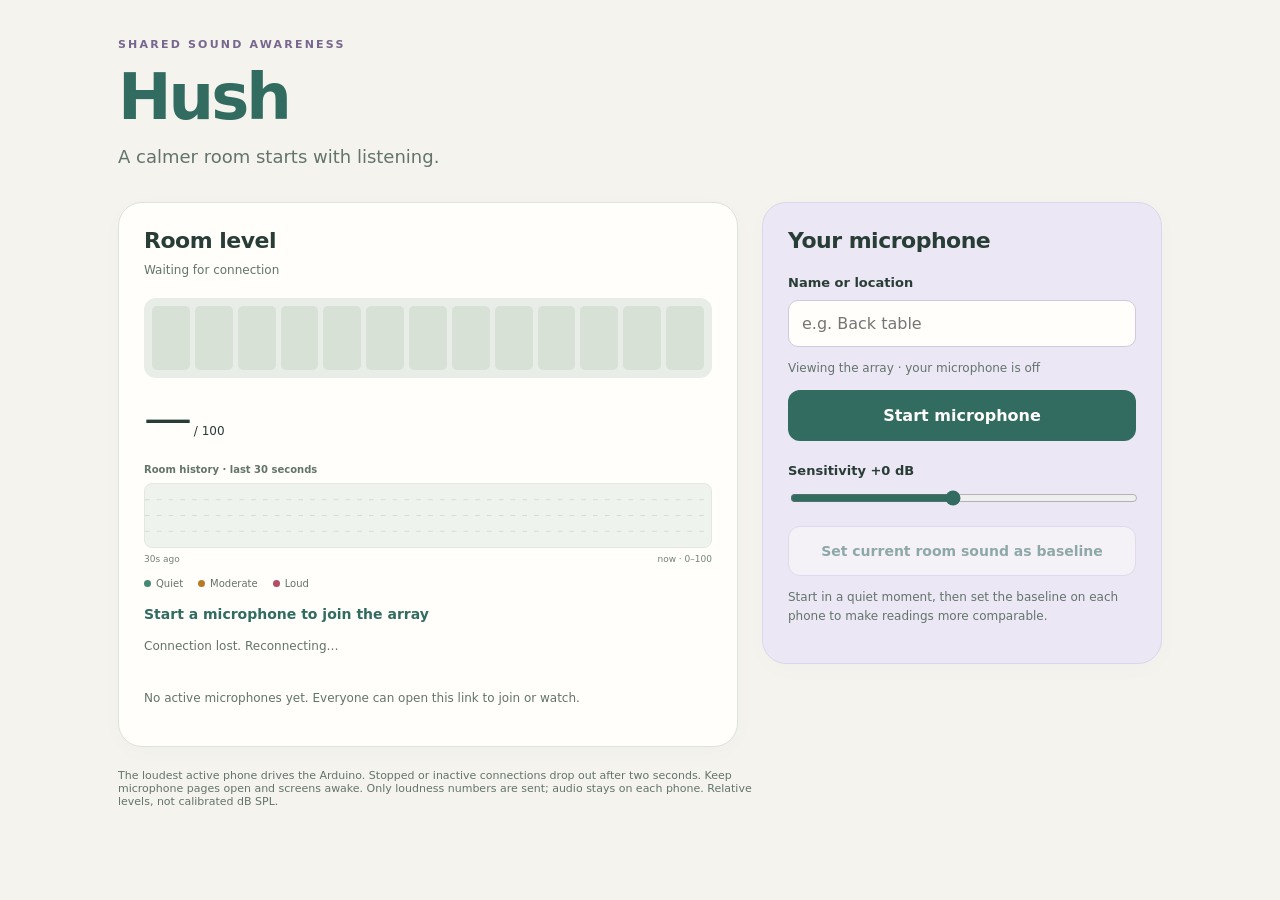
==== assets/index.html @ 0719920b "Build Hush shared microphone dashboard and UNO Q runtime" ====
<!doctype html><html lang="en"><meta charset="utf-8"><meta name="viewport" content="width=device-width,initial-scale=1"><title>Hush · Shared sound awareness</title>
<meta name="theme-color" content="#f5f3ed"><link rel="stylesheet" href="hush.css?v=1"><header><div class="tag">Shared sound awareness</div><h1>Hush</h1><p>A calmer room starts with listening.</p></header><main class="layout">
<div class="card"><h2>Room level</h2><p id="arrayCount">Connecting…</p><div id="loud" hidden>HUSH</div><div class="meter" id="meter"></div><div id="readingWrap"><span id="reading">—</span><span class="small"> / 100</span></div><div id="roomHistory"></div><div class="legend" aria-label="Sound level colors"><span><i></i>Quiet</span><span><i class="moderate"></i>Moderate</span><span><i class="loud"></i>Loud</span></div><p id="location">Start a microphone to join the array</p><p id="status">Connecting to the board…</p><div id="sources"></div><p id="empty" class="small">No active microphones yet. Everyone can open this link to join or watch.</p></div>
<div class="card mic-card"><h2>Your microphone</h2><label for="micName">Name or location</label><input id="micName" type="text" maxlength="32" placeholder="e.g. Back table" autocomplete="off"><p id="myLevel" class="small">Your microphone is off</p><button id="start">Start microphone</button><p id="micError" class="small" role="alert" hidden></p><label for="gain">Sensitivity <span id="gainLabel">+0 dB</span></label><input id="gain" type="range" min="-35" max="40" value="0"><button id="calibrate" class="secondary" disabled>Set current room sound as baseline</button><p id="calibrationStatus" class="small">Start in a quiet moment, then set the baseline on each phone to make readings more comparable.</p></div>
</main><footer>The loudest active phone drives the Arduino. Stopped or inactive connections drop out after two seconds. Keep microphone pages open and screens awake. Only loudness numbers are sent; audio stays on each phone. Relative levels, not calibrated dB SPL.</footer><script src="libs/socket.io.min.js"></script><script src="app.js?v=hush-fast-1"></script></html>
---- assets/hush.css ----
:root{color-scheme:light;--page:#f5f3ed;--surface:#fffefa;--ink:#293d37;--muted:#62746c;--primary:#326b60;--quiet:#468873;--moderate:#b77a25;--loud:#b64c65;--lavender:#ece7f4;--line:#dce3da;--chart-grid:#d3ddd5;font-family:'Avenir Next','Trebuchet MS',system-ui,sans-serif;background:var(--page);color:var(--ink)}
*{box-sizing:border-box}body{max-width:1100px;margin:auto;padding:38px 28px}header{margin:0 0 30px}.tag{color:#77668f;font-size:11px;font-weight:700;letter-spacing:2.2px;text-transform:uppercase}h1{font-size:64px;font-weight:750;letter-spacing:-3px;line-height:1;margin:14px 0;color:var(--primary)}header p{font-size:18px;margin:0}h2{font-size:22px;letter-spacing:-.5px;margin:0 0 8px}p{color:var(--muted);line-height:1.6}.layout{display:grid;grid-template-columns:minmax(0,1.55fr) minmax(280px,1fr);align-items:start;gap:24px}.card{background:var(--surface);border:1px solid var(--line);border-radius:24px;padding:25px;box-shadow:0 5px 24px #293d3705;min-width:0}.mic-card{background:var(--lavender);border-color:#ded5ec;position:sticky;top:24px}.meter{display:flex;gap:5px;height:80px;background:#e8eee7;border-radius:12px;padding:8px}.seg{flex:1;background:#d7e1d6;border-radius:5px}.on{background:var(--quiet)}.on.hot{background:var(--moderate)}button{border:0;border-radius:12px;background:var(--primary);color:#fffefa;font-weight:700;font-family:inherit;font-size:16px;padding:16px;width:100%;cursor:pointer;min-height:48px}button:hover{background:#28594f}button:focus-visible,input:focus-visible{outline:3px solid #9b87bc;outline-offset:3px}button:disabled{opacity:.5;cursor:default}button.secondary{background:#fffefa;color:var(--primary);border:1px solid #d5cbe5;margin-top:16px;font-size:14px;font-weight:600}input{width:100%;accent-color:var(--primary)}input[type=text]{background:#fffefa;border:1px solid #d2c8df;border-radius:10px;padding:13px;color:var(--ink);font:inherit;min-width:0}#status{min-height:40px;font-size:12px;margin-bottom:0}#reading{font-size:48px;letter-spacing:-2px;font-variant-numeric:tabular-nums}#readingWrap{margin:12px 0 18px}.small{font-size:12px}label{display:block;margin:22px 0 10px;font-size:13px;font-weight:600}[hidden]{display:none!important}#loud{font-size:clamp(64px,12vw,100px);font-weight:900;letter-spacing:1px;color:var(--loud);text-align:center}#location{color:var(--primary);font-size:14px;font-weight:600;overflow-wrap:anywhere;margin-bottom:4px}#arrayCount{font-size:12px;margin:0 0 18px}.source{display:grid;grid-template-columns:1fr 40px;gap:8px;padding:18px 0;border-top:1px solid var(--line);margin-top:14px}.source span{overflow-wrap:anywhere;font-size:14px}.source b{text-align:right;font-size:14px;font-variant-numeric:tabular-nums}.source.leading span{color:var(--primary);font-weight:700}.track{grid-column:1/-1;background:#e4ebe2;border-radius:4px;height:5px;overflow:hidden}.fill{height:100%;background:var(--quiet);transition:width .1s linear}.hint{padding:10px 0;margin:0}.history{grid-column:1/-1;min-width:0;margin:10px 0 2px}.history-caption{font-size:10px;font-weight:600;color:var(--muted);margin-bottom:8px}.history svg{display:block;width:100%;height:65px;background:#eff3ed;border:1px solid #e3e9df;border-radius:8px}.history-axis{display:flex;justify-content:space-between;font-size:9px;color:#718275;margin-top:6px}.source .history{margin-top:4px}.source .history svg{height:48px}.legend{display:flex;flex-wrap:wrap;gap:15px;font-size:10px;color:var(--muted);margin:14px 0 0}.legend span{display:flex;gap:5px;align-items:center}.legend i{height:7px;width:7px;border-radius:50%;background:var(--quiet)}.legend .moderate{background:var(--moderate)}.legend .loud{background:var(--loud)}footer{max-width:650px;margin:22px 0 0;font-size:11px;color:var(--muted)}#micError{color:var(--loud)}
@media(max-width:800px){body{padding:26px 18px}.layout{grid-template-columns:1fr}h1{font-size:54px}.mic-card{position:static}.card{padding:22px}.meter{height:70px}header{margin-bottom:24px}}
@media(prefers-reduced-motion:reduce){.fill{transition:none}}
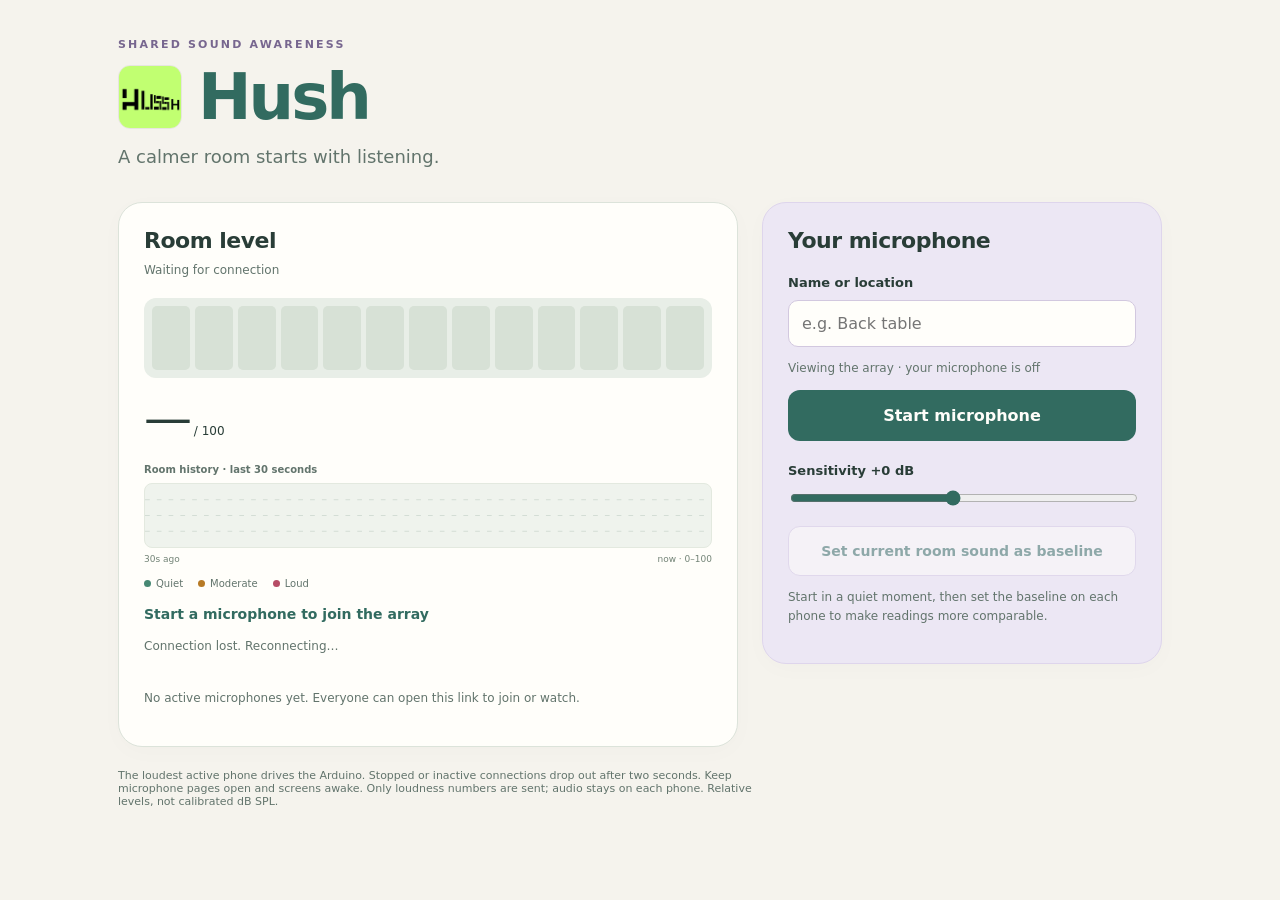
==== commit 846a0892: "feat(branding): add Elijah's matrix-inspired Hush logo to web UI & simulator" ====
--- a/assets/index.html
+++ b/assets/index.html
@@ -1,5 +1,5 @@
 <!doctype html><html lang="en"><meta charset="utf-8"><meta name="viewport" content="width=device-width,initial-scale=1"><title>Hush · Shared sound awareness</title>
-<meta name="theme-color" content="#f5f3ed"><link rel="stylesheet" href="hush.css?v=1"><header><div class="tag">Shared sound awareness</div><h1>Hush</h1><p>A calmer room starts with listening.</p></header><main class="layout">
+<meta name="theme-color" content="#f5f3ed"><link rel="stylesheet" href="hush.css?v=1"><header><div class="tag">Shared sound awareness</div><div style="display:flex;align-items:center;gap:16px"><img src="hush-logo.webp" alt="Hush Logo" style="width:64px;height:64px;border-radius:12px;object-fit:cover;border:1px solid rgba(0,0,0,0.06)" width="64" height="64"><h1>Hush</h1></div><p>A calmer room starts with listening.</p></header><main class="layout">
 <div class="card"><h2>Room level</h2><p id="arrayCount">Connecting…</p><div id="loud" hidden>HUSH</div><div class="meter" id="meter"></div><div id="readingWrap"><span id="reading">—</span><span class="small"> / 100</span></div><div id="roomHistory"></div><div class="legend" aria-label="Sound level colors"><span><i></i>Quiet</span><span><i class="moderate"></i>Moderate</span><span><i class="loud"></i>Loud</span></div><p id="location">Start a microphone to join the array</p><p id="status">Connecting to the board…</p><div id="sources"></div><p id="empty" class="small">No active microphones yet. Everyone can open this link to join or watch.</p></div>
 <div class="card mic-card"><h2>Your microphone</h2><label for="micName">Name or location</label><input id="micName" type="text" maxlength="32" placeholder="e.g. Back table" autocomplete="off"><p id="myLevel" class="small">Your microphone is off</p><button id="start">Start microphone</button><p id="micError" class="small" role="alert" hidden></p><label for="gain">Sensitivity <span id="gainLabel">+0 dB</span></label><input id="gain" type="range" min="-35" max="40" value="0"><button id="calibrate" class="secondary" disabled>Set current room sound as baseline</button><p id="calibrationStatus" class="small">Start in a quiet moment, then set the baseline on each phone to make readings more comparable.</p></div>
 </main><footer>The loudest active phone drives the Arduino. Stopped or inactive connections drop out after two seconds. Keep microphone pages open and screens awake. Only loudness numbers are sent; audio stays on each phone. Relative levels, not calibrated dB SPL.</footer><script src="libs/socket.io.min.js"></script><script src="app.js?v=hush-fast-1"></script></html>
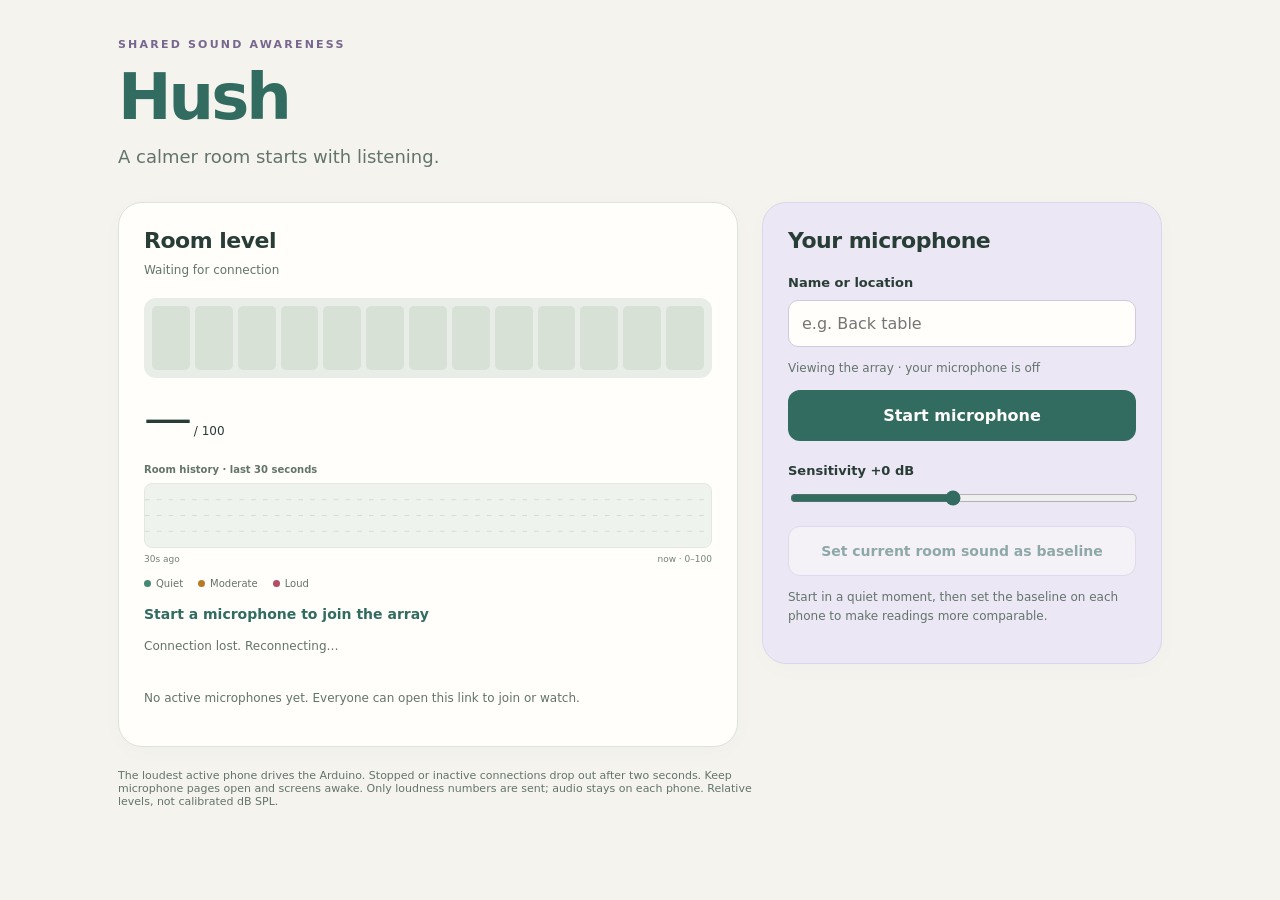
==== commit ac842870: "style: restore Elijah's clean, original minimal UX/UI across index.html" ====
--- a/assets/index.html
+++ b/assets/index.html
@@ -1,5 +1,5 @@
 <!doctype html><html lang="en"><meta charset="utf-8"><meta name="viewport" content="width=device-width,initial-scale=1"><title>Hush · Shared sound awareness</title>
-<meta name="theme-color" content="#f5f3ed"><link rel="stylesheet" href="hush.css?v=1"><header><div class="tag">Shared sound awareness</div><div style="display:flex;align-items:center;gap:16px"><img src="hush-logo.webp" alt="Hush Logo" style="width:64px;height:64px;border-radius:12px;object-fit:cover;border:1px solid rgba(0,0,0,0.06)" width="64" height="64"><h1>Hush</h1></div><p>A calmer room starts with listening.</p></header><main class="layout">
+<meta name="theme-color" content="#f5f3ed"><link rel="stylesheet" href="hush.css?v=1"><header><div class="tag">Shared sound awareness</div><h1>Hush</h1><p>A calmer room starts with listening.</p></header><main class="layout">
 <div class="card"><h2>Room level</h2><p id="arrayCount">Connecting…</p><div id="loud" hidden>HUSH</div><div class="meter" id="meter"></div><div id="readingWrap"><span id="reading">—</span><span class="small"> / 100</span></div><div id="roomHistory"></div><div class="legend" aria-label="Sound level colors"><span><i></i>Quiet</span><span><i class="moderate"></i>Moderate</span><span><i class="loud"></i>Loud</span></div><p id="location">Start a microphone to join the array</p><p id="status">Connecting to the board…</p><div id="sources"></div><p id="empty" class="small">No active microphones yet. Everyone can open this link to join or watch.</p></div>
 <div class="card mic-card"><h2>Your microphone</h2><label for="micName">Name or location</label><input id="micName" type="text" maxlength="32" placeholder="e.g. Back table" autocomplete="off"><p id="myLevel" class="small">Your microphone is off</p><button id="start">Start microphone</button><p id="micError" class="small" role="alert" hidden></p><label for="gain">Sensitivity <span id="gainLabel">+0 dB</span></label><input id="gain" type="range" min="-35" max="40" value="0"><button id="calibrate" class="secondary" disabled>Set current room sound as baseline</button><p id="calibrationStatus" class="small">Start in a quiet moment, then set the baseline on each phone to make readings more comparable.</p></div>
 </main><footer>The loudest active phone drives the Arduino. Stopped or inactive connections drop out after two seconds. Keep microphone pages open and screens awake. Only loudness numbers are sent; audio stays on each phone. Relative levels, not calibrated dB SPL.</footer><script src="libs/socket.io.min.js"></script><script src="app.js?v=hush-fast-1"></script></html>
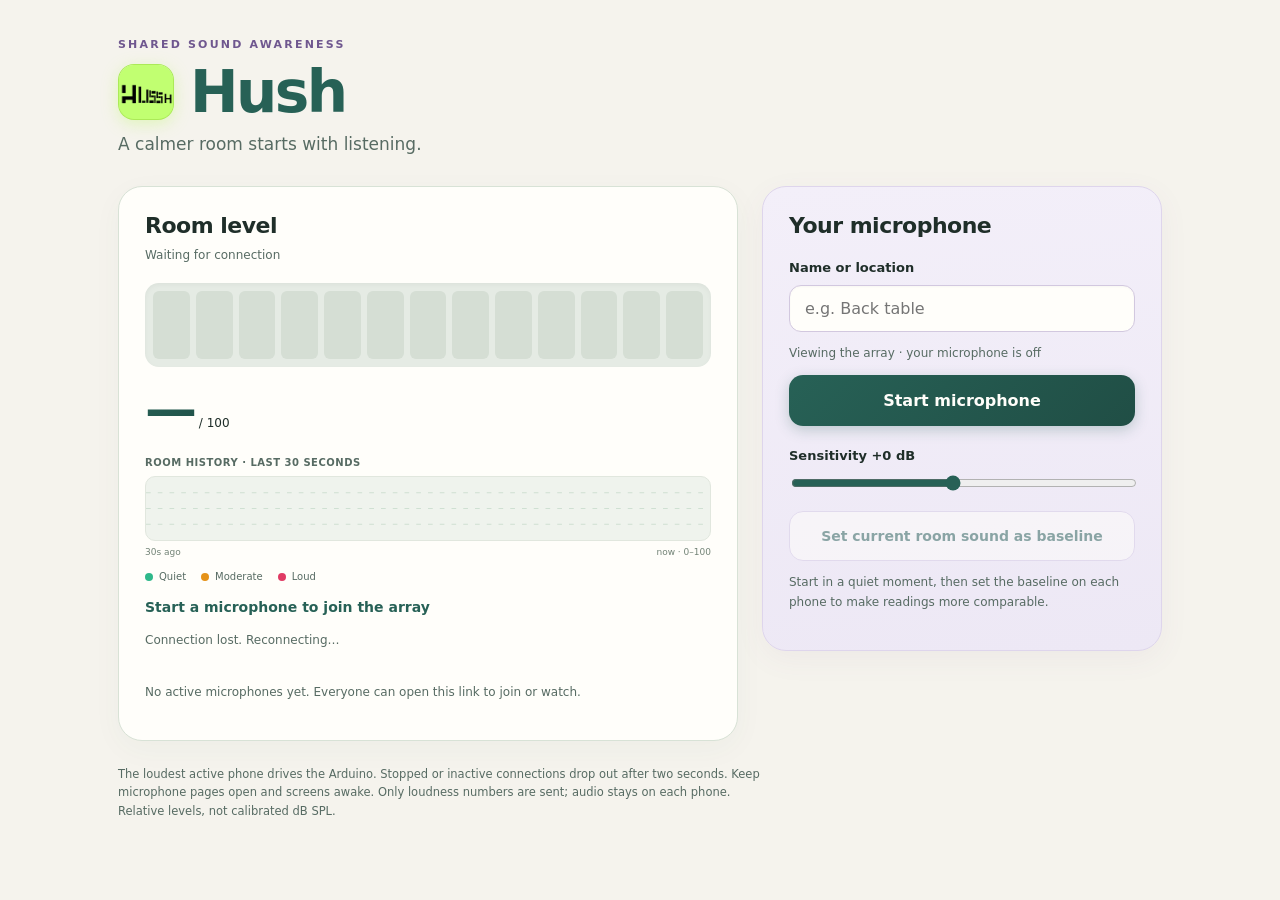
==== commit 5333544d: "style: apply Option 3 design with vibrant electric gradients and logo app squircle" ====
--- a/assets/index.html
+++ b/assets/index.html
@@ -1,5 +1,5 @@
 <!doctype html><html lang="en"><meta charset="utf-8"><meta name="viewport" content="width=device-width,initial-scale=1"><title>Hush · Shared sound awareness</title>
-<meta name="theme-color" content="#f5f3ed"><link rel="stylesheet" href="hush.css?v=1"><header><div class="tag">Shared sound awareness</div><h1>Hush</h1><p>A calmer room starts with listening.</p></header><main class="layout">
-<div class="card"><h2>Room level</h2><p id="arrayCount">Connecting…</p><div id="loud" hidden>HUSH</div><div class="meter" id="meter"></div><div id="readingWrap"><span id="reading">—</span><span class="small"> / 100</span></div><div id="roomHistory"></div><div class="legend" aria-label="Sound level colors"><span><i></i>Quiet</span><span><i class="moderate"></i>Moderate</span><span><i class="loud"></i>Loud</span></div><p id="location">Start a microphone to join the array</p><p id="status">Connecting to the board…</p><div id="sources"></div><p id="empty" class="small">No active microphones yet. Everyone can open this link to join or watch.</p></div>
-<div class="card mic-card"><h2>Your microphone</h2><label for="micName">Name or location</label><input id="micName" type="text" maxlength="32" placeholder="e.g. Back table" autocomplete="off"><p id="myLevel" class="small">Your microphone is off</p><button id="start">Start microphone</button><p id="micError" class="small" role="alert" hidden></p><label for="gain">Sensitivity <span id="gainLabel">+0 dB</span></label><input id="gain" type="range" min="-35" max="40" value="0"><button id="calibrate" class="secondary" disabled>Set current room sound as baseline</button><p id="calibrationStatus" class="small">Start in a quiet moment, then set the baseline on each phone to make readings more comparable.</p></div>
-</main><footer>The loudest active phone drives the Arduino. Stopped or inactive connections drop out after two seconds. Keep microphone pages open and screens awake. Only loudness numbers are sent; audio stays on each phone. Relative levels, not calibrated dB SPL.</footer><script src="libs/socket.io.min.js"></script><script src="app.js?v=hush-fast-1"></script></html>
+<meta name="theme-color" content="#f5f3ed"><link rel="stylesheet" href="hush.css?v=2"><a href="#start" class="skip-link">Skip to microphone controls</a><header><div class="tag">Shared sound awareness</div><div class="brand-lockup"><div class="brand-pill"><img src="hush-logo.webp" alt="Hush logo icon" width="56" height="56"></div><h1>Hush</h1></div><p>A calmer room starts with listening.</p></header><main class="layout">
+<div class="card"><h2>Room level</h2><p id="arrayCount" aria-live="polite">Connecting…</p><div id="loud" role="alert" aria-live="assertive" hidden>HUSH</div><div class="meter" id="meter" role="meter" aria-label="Room sound level" aria-valuemin="0" aria-valuemax="100" aria-valuenow="0"></div><div id="readingWrap"><span id="reading">—</span><span class="small"> / 100</span></div><div id="roomHistory"></div><div class="legend" aria-label="Sound level colors"><span><i></i>Quiet</span><span><i class="moderate"></i>Moderate</span><span><i class="loud"></i>Loud</span></div><p id="location">Start a microphone to join the array</p><p id="status" aria-live="polite">Connecting to the board…</p><div id="sources"></div><p id="empty" class="small">No active microphones yet. Everyone can open this link to join or watch.</p></div>
+<div class="card mic-card"><h2>Your microphone</h2><label for="micName">Name or location</label><input id="micName" type="text" maxlength="32" placeholder="e.g. Back table" autocomplete="off"><p id="myLevel" class="small" aria-live="polite">Your microphone is off</p><button id="start" aria-pressed="false">Start microphone</button><p id="micError" class="small" role="alert" hidden></p><label for="gain">Sensitivity <span id="gainLabel">+0 dB</span></label><input id="gain" type="range" min="-35" max="40" value="0" aria-label="Sensitivity in decibels" aria-valuetext="+0 dB"><button id="calibrate" class="secondary" disabled>Set current room sound as baseline</button><p id="calibrationStatus" class="small">Start in a quiet moment, then set the baseline on each phone to make readings more comparable.</p></div>
+</main><footer>The loudest active phone drives the Arduino. Stopped or inactive connections drop out after two seconds. Keep microphone pages open and screens awake. Only loudness numbers are sent; audio stays on each phone. Relative levels, not calibrated dB SPL.</footer><script src="libs/socket.io.min.js"></script><script src="app.js?v=hush-fast-2"></script></html>
--- a/assets/hush.css
+++ b/assets/hush.css
@@ -1,4 +1,252 @@
-:root{color-scheme:light;--page:#f5f3ed;--surface:#fffefa;--ink:#293d37;--muted:#62746c;--primary:#326b60;--quiet:#468873;--moderate:#b77a25;--loud:#b64c65;--lavender:#ece7f4;--line:#dce3da;--chart-grid:#d3ddd5;font-family:'Avenir Next','Trebuchet MS',system-ui,sans-serif;background:var(--page);color:var(--ink)}
-*{box-sizing:border-box}body{max-width:1100px;margin:auto;padding:38px 28px}header{margin:0 0 30px}.tag{color:#77668f;font-size:11px;font-weight:700;letter-spacing:2.2px;text-transform:uppercase}h1{font-size:64px;font-weight:750;letter-spacing:-3px;line-height:1;margin:14px 0;color:var(--primary)}header p{font-size:18px;margin:0}h2{font-size:22px;letter-spacing:-.5px;margin:0 0 8px}p{color:var(--muted);line-height:1.6}.layout{display:grid;grid-template-columns:minmax(0,1.55fr) minmax(280px,1fr);align-items:start;gap:24px}.card{background:var(--surface);border:1px solid var(--line);border-radius:24px;padding:25px;box-shadow:0 5px 24px #293d3705;min-width:0}.mic-card{background:var(--lavender);border-color:#ded5ec;position:sticky;top:24px}.meter{display:flex;gap:5px;height:80px;background:#e8eee7;border-radius:12px;padding:8px}.seg{flex:1;background:#d7e1d6;border-radius:5px}.on{background:var(--quiet)}.on.hot{background:var(--moderate)}button{border:0;border-radius:12px;background:var(--primary);color:#fffefa;font-weight:700;font-family:inherit;font-size:16px;padding:16px;width:100%;cursor:pointer;min-height:48px}button:hover{background:#28594f}button:focus-visible,input:focus-visible{outline:3px solid #9b87bc;outline-offset:3px}button:disabled{opacity:.5;cursor:default}button.secondary{background:#fffefa;color:var(--primary);border:1px solid #d5cbe5;margin-top:16px;font-size:14px;font-weight:600}input{width:100%;accent-color:var(--primary)}input[type=text]{background:#fffefa;border:1px solid #d2c8df;border-radius:10px;padding:13px;color:var(--ink);font:inherit;min-width:0}#status{min-height:40px;font-size:12px;margin-bottom:0}#reading{font-size:48px;letter-spacing:-2px;font-variant-numeric:tabular-nums}#readingWrap{margin:12px 0 18px}.small{font-size:12px}label{display:block;margin:22px 0 10px;font-size:13px;font-weight:600}[hidden]{display:none!important}#loud{font-size:clamp(64px,12vw,100px);font-weight:900;letter-spacing:1px;color:var(--loud);text-align:center}#location{color:var(--primary);font-size:14px;font-weight:600;overflow-wrap:anywhere;margin-bottom:4px}#arrayCount{font-size:12px;margin:0 0 18px}.source{display:grid;grid-template-columns:1fr 40px;gap:8px;padding:18px 0;border-top:1px solid var(--line);margin-top:14px}.source span{overflow-wrap:anywhere;font-size:14px}.source b{text-align:right;font-size:14px;font-variant-numeric:tabular-nums}.source.leading span{color:var(--primary);font-weight:700}.track{grid-column:1/-1;background:#e4ebe2;border-radius:4px;height:5px;overflow:hidden}.fill{height:100%;background:var(--quiet);transition:width .1s linear}.hint{padding:10px 0;margin:0}.history{grid-column:1/-1;min-width:0;margin:10px 0 2px}.history-caption{font-size:10px;font-weight:600;color:var(--muted);margin-bottom:8px}.history svg{display:block;width:100%;height:65px;background:#eff3ed;border:1px solid #e3e9df;border-radius:8px}.history-axis{display:flex;justify-content:space-between;font-size:9px;color:#718275;margin-top:6px}.source .history{margin-top:4px}.source .history svg{height:48px}.legend{display:flex;flex-wrap:wrap;gap:15px;font-size:10px;color:var(--muted);margin:14px 0 0}.legend span{display:flex;gap:5px;align-items:center}.legend i{height:7px;width:7px;border-radius:50%;background:var(--quiet)}.legend .moderate{background:var(--moderate)}.legend .loud{background:var(--loud)}footer{max-width:650px;margin:22px 0 0;font-size:11px;color:var(--muted)}#micError{color:var(--loud)}
-@media(max-width:800px){body{padding:26px 18px}.layout{grid-template-columns:1fr}h1{font-size:54px}.mic-card{position:static}.card{padding:22px}.meter{height:70px}header{margin-bottom:24px}}
-@media(prefers-reduced-motion:reduce){.fill{transition:none}}
+:root{
+  color-scheme:light;
+  --page:#f5f3ed;
+  --surface:#fffefa;
+  --ink:#1f2e29;
+  --muted:#576b63;
+  --primary:#276156;
+  --primary-glow:#3cb397;
+  --quiet:#2eb88a;
+  --moderate:#e59218;
+  --loud:#e03b64;
+  --lavender:#ede8f5;
+  --line:#d8e2d6;
+  --chart-grid:#cfe0d2;
+  font-family:'Avenir Next','Trebuchet MS',system-ui,sans-serif;
+  background:var(--page);
+  color:var(--ink)
+}
+.skip-link{
+  position:absolute;
+  top:-60px;
+  left:20px;
+  background:var(--primary);
+  color:#fffefa;
+  padding:12px 18px;
+  border-radius:10px;
+  font-size:14px;
+  font-weight:700;
+  text-decoration:none;
+  z-index:999;
+  transition:top .2s ease
+}
+.skip-link:focus{top:16px;outline:3px solid #9b87bc}
+*{box-sizing:border-box}
+body{max-width:1100px;margin:auto;padding:38px 28px}
+header{margin:0 0 28px}
+.brand-lockup{
+  display:inline-flex;
+  align-items:center;
+  gap:16px;
+  margin:12px 0 10px;
+}
+.brand-pill{
+  display:inline-flex;
+  align-items:center;
+  justify-content:center;
+  width:56px;
+  height:56px;
+  border-radius:16px;
+  background:#b6f95c;
+  box-shadow:0 4px 16px rgba(182,249,92,.35),inset 0 1px 1px rgba(255,255,255,.8);
+  border:1px solid rgba(0,0,0,.06);
+  flex-shrink:0;
+  overflow:hidden;
+}
+.brand-pill img{
+  width:100%;
+  height:100%;
+  object-fit:cover;
+  display:block;
+}
+.tag{
+  color:#6f578f;
+  font-size:11px;
+  font-weight:700;
+  letter-spacing:2.2px;
+  text-transform:uppercase
+}
+h1{
+  font-size:58px;
+  font-weight:800;
+  letter-spacing:-2.5px;
+  line-height:1;
+  margin:0;
+  color:var(--primary)
+}
+header p{font-size:17px;margin:0}
+h2{font-size:22px;letter-spacing:-.5px;margin:0 0 8px}
+p{color:var(--muted);line-height:1.6}
+.layout{display:grid;grid-template-columns:minmax(0,1.55fr) minmax(280px,1fr);align-items:start;gap:24px}
+.card{
+  background:var(--surface);
+  border:1px solid var(--line);
+  border-radius:24px;
+  padding:26px;
+  box-shadow:0 8px 30px rgba(39,97,86,.04);
+  min-width:0
+}
+.mic-card{
+  background:linear-gradient(175deg, #f3eff9 0%, var(--lavender) 100%);
+  border-color:#ded5ec;
+  position:sticky;
+  top:24px;
+  box-shadow:0 8px 30px rgba(111,87,143,.06);
+}
+.meter{
+  display:flex;
+  gap:6px;
+  height:84px;
+  background:#e5ebe4;
+  border-radius:14px;
+  padding:8px;
+  box-shadow:inset 0 2px 5px rgba(0,0,0,.04);
+}
+.seg{
+  flex:1;
+  background:#d5ded4;
+  border-radius:6px;
+  transition:background .08s ease, transform .08s ease, box-shadow .08s ease;
+}
+.on{
+  background:linear-gradient(180deg, #42d19f 0%, var(--quiet) 100%);
+  box-shadow:0 0 8px rgba(46,184,138,.35);
+}
+.on.hot{
+  background:linear-gradient(180deg, #ffb338 0%, var(--moderate) 100%);
+  box-shadow:0 0 10px rgba(229,146,24,.4);
+}
+.seg:nth-child(n+11).on{
+  background:linear-gradient(180deg, #ff5c85 0%, var(--loud) 100%);
+  box-shadow:0 0 12px rgba(224,59,100,.5);
+}
+button{
+  border:0;
+  border-radius:14px;
+  background:linear-gradient(135deg, var(--primary) 0%, #204e45 100%);
+  color:#fffefa;
+  font-weight:700;
+  font-family:inherit;
+  font-size:16px;
+  padding:16px;
+  width:100%;
+  cursor:pointer;
+  min-height:50px;
+  box-shadow:0 4px 14px rgba(39,97,86,.25);
+  transition:transform .1s ease, box-shadow .15s ease, background .15s ease;
+}
+button:hover{
+  background:linear-gradient(135deg, #2e6f63 0%, #25594f 100%);
+  box-shadow:0 6px 18px rgba(39,97,86,.32);
+}
+button:active{transform:scale(.985)}
+button:focus-visible,input:focus-visible{outline:3px solid #9b87bc;outline-offset:3px}
+button:disabled{opacity:.5;cursor:default;box-shadow:none}
+button.secondary{
+  background:#fffefa;
+  color:var(--primary);
+  border:1px solid #d5cbe5;
+  margin-top:16px;
+  font-size:14px;
+  font-weight:600;
+  box-shadow:none;
+}
+button.secondary:hover{background:#f9f6fc}
+input{width:100%;accent-color:var(--primary)}
+input[type=text]{
+  background:#fffefa;
+  border:1px solid #d2c8df;
+  border-radius:12px;
+  padding:13px 15px;
+  color:var(--ink);
+  font:inherit;
+  min-width:0;
+  box-shadow:inset 0 1px 2px rgba(0,0,0,.03);
+}
+#status{min-height:40px;font-size:12px;margin-bottom:0}
+#reading{
+  font-size:52px;
+  font-weight:800;
+  letter-spacing:-2px;
+  font-variant-numeric:tabular-nums;
+  background:linear-gradient(135deg, var(--primary) 0%, #1f5047 100%);
+  -webkit-background-clip:text;
+  -webkit-text-fill-color:transparent;
+}
+#readingWrap{margin:12px 0 18px}
+.small{font-size:12px}
+label{display:block;margin:22px 0 10px;font-size:13px;font-weight:600}
+[hidden]{display:none!important}
+#loud{
+  font-size:clamp(64px,12vw,100px);
+  font-weight:900;
+  letter-spacing:1px;
+  color:var(--loud);
+  text-align:center;
+  text-shadow:0 0 24px rgba(224,59,100,.3);
+  animation:hushPulse .6s ease-in-out infinite alternate;
+}
+@keyframes hushPulse{
+  0%{transform:scale(1)}
+  100%{transform:scale(1.04)}
+}
+#location{color:var(--primary);font-size:14px;font-weight:700;overflow-wrap:anywhere;margin-bottom:4px}
+#arrayCount{font-size:12px;margin:0 0 18px}
+.source{
+  display:grid;
+  grid-template-columns:1fr 40px;
+  gap:8px;
+  padding:18px 0;
+  border-top:1px solid var(--line);
+  margin-top:14px
+}
+.source span{overflow-wrap:anywhere;font-size:14px}
+.source b{text-align:right;font-size:14px;font-variant-numeric:tabular-nums}
+.source.leading span{color:var(--primary);font-weight:800}
+.track{
+  grid-column:1/-1;
+  background:#e2ebe0;
+  border-radius:6px;
+  height:7px;
+  overflow:hidden
+}
+.fill{
+  height:100%;
+  background:linear-gradient(90deg, #2eb88a 0%, #ffb338 60%, #e03b64 100%);
+  transition:width .1s linear
+}
+.hint{padding:10px 0;margin:0}
+.history{grid-column:1/-1;min-width:0;margin:10px 0 2px}
+.history-caption{font-size:10px;font-weight:700;color:var(--muted);margin-bottom:8px;letter-spacing:.5px;text-transform:uppercase}
+.history svg{
+  display:block;
+  width:100%;
+  height:65px;
+  background:#eff3ed;
+  border:1px solid #e1e7de;
+  border-radius:10px
+}
+.history-axis{display:flex;justify-content:space-between;font-size:9px;color:#718275;margin-top:6px}
+.source .history{margin-top:4px}
+.source .history svg{height:48px}
+.legend{display:flex;flex-wrap:wrap;gap:15px;font-size:10px;color:var(--muted);margin:14px 0 0}
+.legend span{display:flex;gap:6px;align-items:center}
+.legend i{height:8px;width:8px;border-radius:50%;background:var(--quiet)}
+.legend .moderate{background:var(--moderate)}
+.legend .loud{background:var(--loud)}
+footer{max-width:650px;margin:24px 0 0;font-size:11.5px;color:var(--muted);line-height:1.6}
+#micError{color:var(--loud)}
+@media(max-width:800px){
+  body{padding:26px 18px}
+  .layout{grid-template-columns:1fr}
+  h1{font-size:46px}
+  .brand-pill{width:48px;height:48px;border-radius:13px}
+  .mic-card{position:static}
+  .card{padding:22px}
+  .meter{height:72px}
+  header{margin-bottom:24px}
+}
+@media(prefers-reduced-motion:reduce){
+  .fill{transition:none}
+  #loud{animation:none}
+}
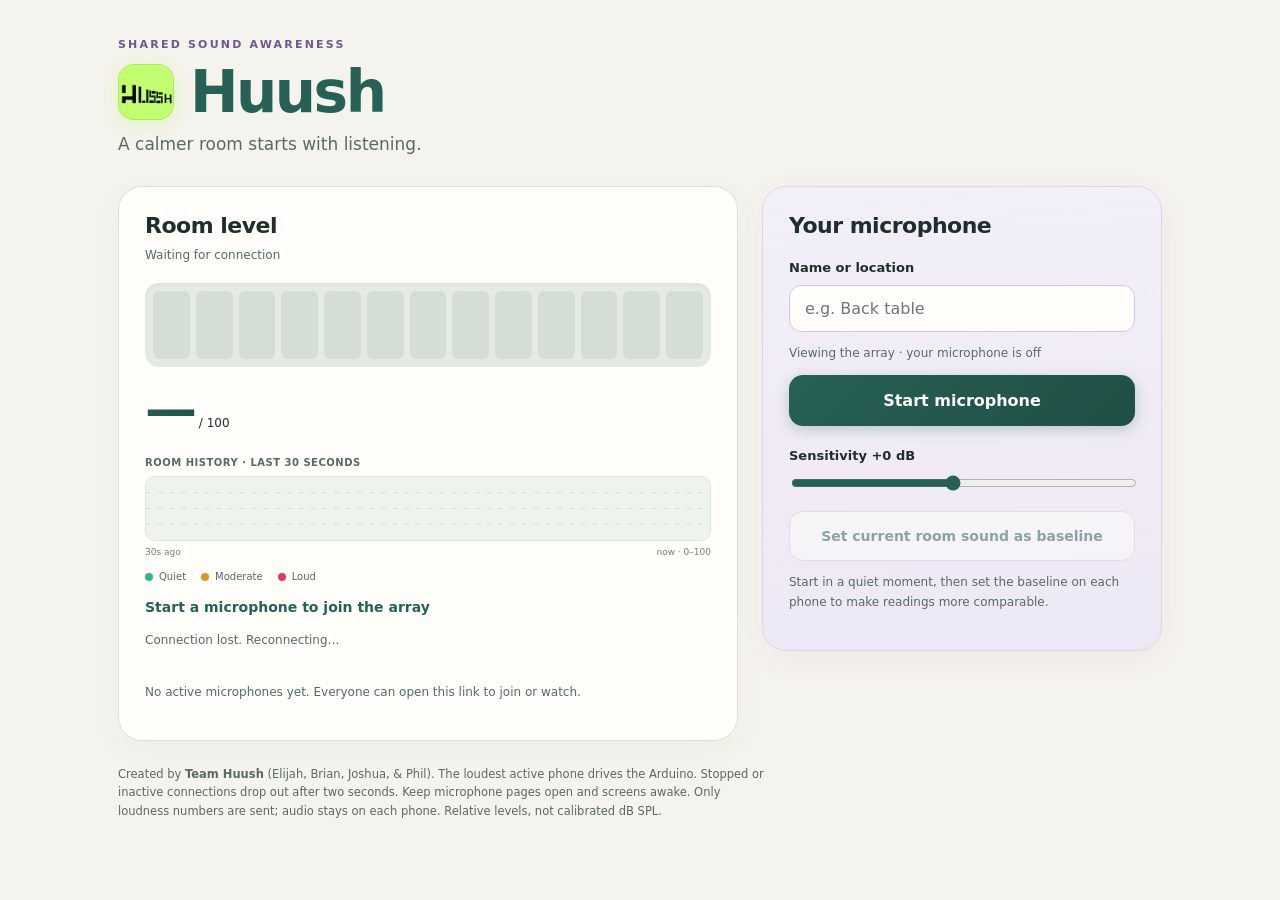
==== commit 475b267b: "brand: update dashboard to Huush and preserve Team Huush credits" ====
--- a/assets/index.html
+++ b/assets/index.html
@@ -1,5 +1,5 @@
-<!doctype html><html lang="en"><meta charset="utf-8"><meta name="viewport" content="width=device-width,initial-scale=1"><title>Hush · Shared sound awareness</title>
-<meta name="theme-color" content="#f5f3ed"><link rel="stylesheet" href="hush.css?v=2"><a href="#start" class="skip-link">Skip to microphone controls</a><header><div class="tag">Shared sound awareness</div><div class="brand-lockup"><div class="brand-pill"><img src="hush-logo.webp" alt="Hush logo icon" width="56" height="56"></div><h1>Hush</h1></div><p>A calmer room starts with listening.</p></header><main class="layout">
+<!doctype html><html lang="en"><meta charset="utf-8"><meta name="viewport" content="width=device-width,initial-scale=1"><title>Huush · Shared sound awareness</title>
+<meta name="theme-color" content="#f5f3ed"><link rel="stylesheet" href="hush.css?v=2"><a href="#start" class="skip-link">Skip to microphone controls</a><header><div class="tag">Shared sound awareness</div><div class="brand-lockup"><div class="brand-pill"><img src="hush-logo.webp" alt="Huush logo icon" width="56" height="56"></div><h1>Huush</h1></div><p>A calmer room starts with listening.</p></header><main class="layout">
 <div class="card"><h2>Room level</h2><p id="arrayCount" aria-live="polite">Connecting…</p><div id="loud" role="alert" aria-live="assertive" hidden>HUSH</div><div class="meter" id="meter" role="meter" aria-label="Room sound level" aria-valuemin="0" aria-valuemax="100" aria-valuenow="0"></div><div id="readingWrap"><span id="reading">—</span><span class="small"> / 100</span></div><div id="roomHistory"></div><div class="legend" aria-label="Sound level colors"><span><i></i>Quiet</span><span><i class="moderate"></i>Moderate</span><span><i class="loud"></i>Loud</span></div><p id="location">Start a microphone to join the array</p><p id="status" aria-live="polite">Connecting to the board…</p><div id="sources"></div><p id="empty" class="small">No active microphones yet. Everyone can open this link to join or watch.</p></div>
 <div class="card mic-card"><h2>Your microphone</h2><label for="micName">Name or location</label><input id="micName" type="text" maxlength="32" placeholder="e.g. Back table" autocomplete="off"><p id="myLevel" class="small" aria-live="polite">Your microphone is off</p><button id="start" aria-pressed="false">Start microphone</button><p id="micError" class="small" role="alert" hidden></p><label for="gain">Sensitivity <span id="gainLabel">+0 dB</span></label><input id="gain" type="range" min="-35" max="40" value="0" aria-label="Sensitivity in decibels" aria-valuetext="+0 dB"><button id="calibrate" class="secondary" disabled>Set current room sound as baseline</button><p id="calibrationStatus" class="small">Start in a quiet moment, then set the baseline on each phone to make readings more comparable.</p></div>
-</main><footer>The loudest active phone drives the Arduino. Stopped or inactive connections drop out after two seconds. Keep microphone pages open and screens awake. Only loudness numbers are sent; audio stays on each phone. Relative levels, not calibrated dB SPL.</footer><script src="libs/socket.io.min.js"></script><script src="app.js?v=hush-fast-2"></script></html>
+</main><footer>Created by <strong>Team Huush</strong> (Elijah, Brian, Joshua, &amp; Phil). The loudest active phone drives the Arduino. Stopped or inactive connections drop out after two seconds. Keep microphone pages open and screens awake. Only loudness numbers are sent; audio stays on each phone. Relative levels, not calibrated dB SPL.</footer><script src="libs/socket.io.min.js"></script><script src="app.js?v=hush-fast-2"></script></html>
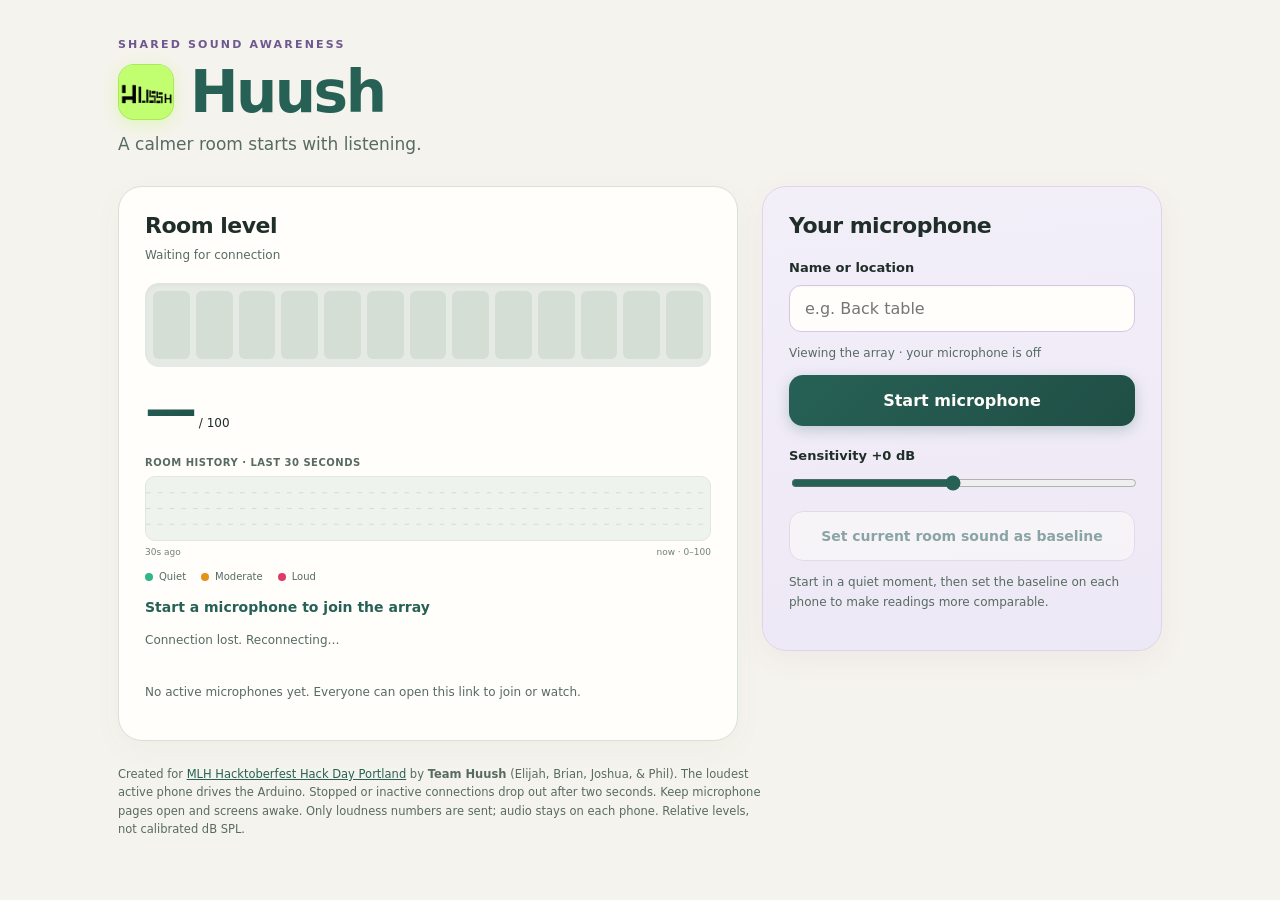
==== commit 4f9237bd: "feat(do): add DigitalOcean app spec, Gradient AI moderator, and MLH Hack Day documentation" ====
--- a/assets/index.html
+++ b/assets/index.html
@@ -2,4 +2,4 @@
 <meta name="theme-color" content="#f5f3ed"><link rel="stylesheet" href="hush.css?v=2"><a href="#start" class="skip-link">Skip to microphone controls</a><header><div class="tag">Shared sound awareness</div><div class="brand-lockup"><div class="brand-pill"><img src="hush-logo.webp" alt="Huush logo icon" width="56" height="56"></div><h1>Huush</h1></div><p>A calmer room starts with listening.</p></header><main class="layout">
 <div class="card"><h2>Room level</h2><p id="arrayCount" aria-live="polite">Connecting…</p><div id="loud" role="alert" aria-live="assertive" hidden>HUSH</div><div class="meter" id="meter" role="meter" aria-label="Room sound level" aria-valuemin="0" aria-valuemax="100" aria-valuenow="0"></div><div id="readingWrap"><span id="reading">—</span><span class="small"> / 100</span></div><div id="roomHistory"></div><div class="legend" aria-label="Sound level colors"><span><i></i>Quiet</span><span><i class="moderate"></i>Moderate</span><span><i class="loud"></i>Loud</span></div><p id="location">Start a microphone to join the array</p><p id="status" aria-live="polite">Connecting to the board…</p><div id="sources"></div><p id="empty" class="small">No active microphones yet. Everyone can open this link to join or watch.</p></div>
 <div class="card mic-card"><h2>Your microphone</h2><label for="micName">Name or location</label><input id="micName" type="text" maxlength="32" placeholder="e.g. Back table" autocomplete="off"><p id="myLevel" class="small" aria-live="polite">Your microphone is off</p><button id="start" aria-pressed="false">Start microphone</button><p id="micError" class="small" role="alert" hidden></p><label for="gain">Sensitivity <span id="gainLabel">+0 dB</span></label><input id="gain" type="range" min="-35" max="40" value="0" aria-label="Sensitivity in decibels" aria-valuetext="+0 dB"><button id="calibrate" class="secondary" disabled>Set current room sound as baseline</button><p id="calibrationStatus" class="small">Start in a quiet moment, then set the baseline on each phone to make readings more comparable.</p></div>
-</main><footer>Created by <strong>Team Huush</strong> (Elijah, Brian, Joshua, &amp; Phil). The loudest active phone drives the Arduino. Stopped or inactive connections drop out after two seconds. Keep microphone pages open and screens awake. Only loudness numbers are sent; audio stays on each phone. Relative levels, not calibrated dB SPL.</footer><script src="libs/socket.io.min.js"></script><script src="app.js?v=hush-fast-2"></script></html>
+</main><footer>Created for <a href="https://www.mlh.com/events/hacktoberfest-hack-day-portland-x-portland-ai-community" style="color:var(--primary)" target="_blank" rel="noopener">MLH Hacktoberfest Hack Day Portland</a> by <strong>Team Huush</strong> (Elijah, Brian, Joshua, &amp; Phil). The loudest active phone drives the Arduino. Stopped or inactive connections drop out after two seconds. Keep microphone pages open and screens awake. Only loudness numbers are sent; audio stays on each phone. Relative levels, not calibrated dB SPL.</footer><script src="libs/socket.io.min.js"></script><script src="app.js?v=hush-fast-2"></script></html>
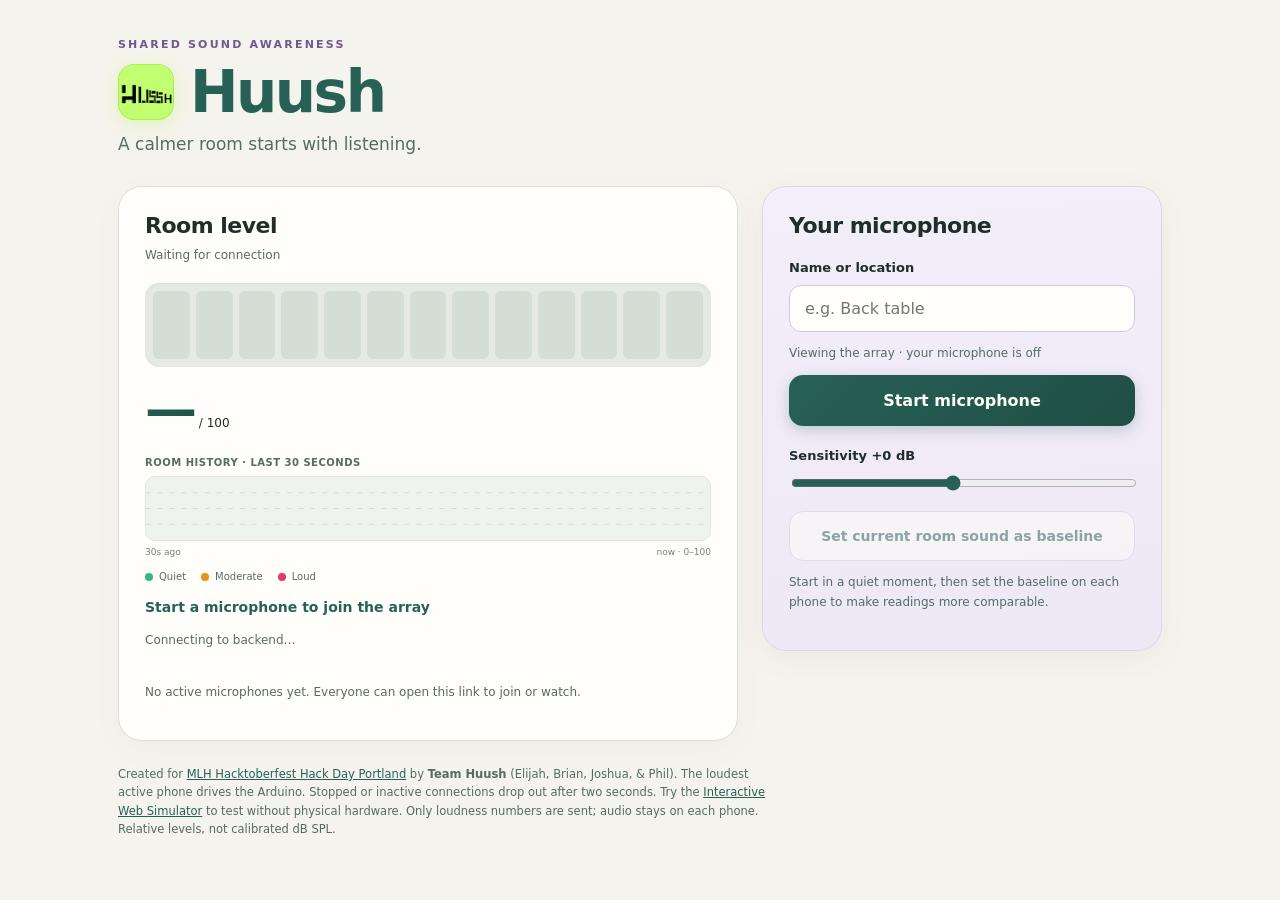
==== commit bb50d657: "fix(ux): add standalone local fallback meter and link to web simulator" ====
--- a/assets/index.html
+++ b/assets/index.html
@@ -2,4 +2,4 @@
 <meta name="theme-color" content="#f5f3ed"><link rel="stylesheet" href="hush.css?v=2"><a href="#start" class="skip-link">Skip to microphone controls</a><header><div class="tag">Shared sound awareness</div><div class="brand-lockup"><div class="brand-pill"><img src="hush-logo.webp" alt="Huush logo icon" width="56" height="56"></div><h1>Huush</h1></div><p>A calmer room starts with listening.</p></header><main class="layout">
 <div class="card"><h2>Room level</h2><p id="arrayCount" aria-live="polite">Connecting…</p><div id="loud" role="alert" aria-live="assertive" hidden>HUSH</div><div class="meter" id="meter" role="meter" aria-label="Room sound level" aria-valuemin="0" aria-valuemax="100" aria-valuenow="0"></div><div id="readingWrap"><span id="reading">—</span><span class="small"> / 100</span></div><div id="roomHistory"></div><div class="legend" aria-label="Sound level colors"><span><i></i>Quiet</span><span><i class="moderate"></i>Moderate</span><span><i class="loud"></i>Loud</span></div><p id="location">Start a microphone to join the array</p><p id="status" aria-live="polite">Connecting to the board…</p><div id="sources"></div><p id="empty" class="small">No active microphones yet. Everyone can open this link to join or watch.</p></div>
 <div class="card mic-card"><h2>Your microphone</h2><label for="micName">Name or location</label><input id="micName" type="text" maxlength="32" placeholder="e.g. Back table" autocomplete="off"><p id="myLevel" class="small" aria-live="polite">Your microphone is off</p><button id="start" aria-pressed="false">Start microphone</button><p id="micError" class="small" role="alert" hidden></p><label for="gain">Sensitivity <span id="gainLabel">+0 dB</span></label><input id="gain" type="range" min="-35" max="40" value="0" aria-label="Sensitivity in decibels" aria-valuetext="+0 dB"><button id="calibrate" class="secondary" disabled>Set current room sound as baseline</button><p id="calibrationStatus" class="small">Start in a quiet moment, then set the baseline on each phone to make readings more comparable.</p></div>
-</main><footer>Created for <a href="https://www.mlh.com/events/hacktoberfest-hack-day-portland-x-portland-ai-community" style="color:var(--primary)" target="_blank" rel="noopener">MLH Hacktoberfest Hack Day Portland</a> by <strong>Team Huush</strong> (Elijah, Brian, Joshua, &amp; Phil). The loudest active phone drives the Arduino. Stopped or inactive connections drop out after two seconds. Keep microphone pages open and screens awake. Only loudness numbers are sent; audio stays on each phone. Relative levels, not calibrated dB SPL.</footer><script src="libs/socket.io.min.js"></script><script src="app.js?v=hush-fast-2"></script></html>
+</main><footer>Created for <a href="https://www.mlh.com/events/hacktoberfest-hack-day-portland-x-portland-ai-community" style="color:var(--primary)" target="_blank" rel="noopener">MLH Hacktoberfest Hack Day Portland</a> by <strong>Team Huush</strong> (Elijah, Brian, Joshua, &amp; Phil). The loudest active phone drives the Arduino. Stopped or inactive connections drop out after two seconds. Try the <a href="preview.html" style="color:var(--primary)">Interactive Web Simulator</a> to test without physical hardware. Only loudness numbers are sent; audio stays on each phone. Relative levels, not calibrated dB SPL.</footer><script src="libs/socket.io.min.js"></script><script src="app.js?v=hush-fast-3"></script></html>
